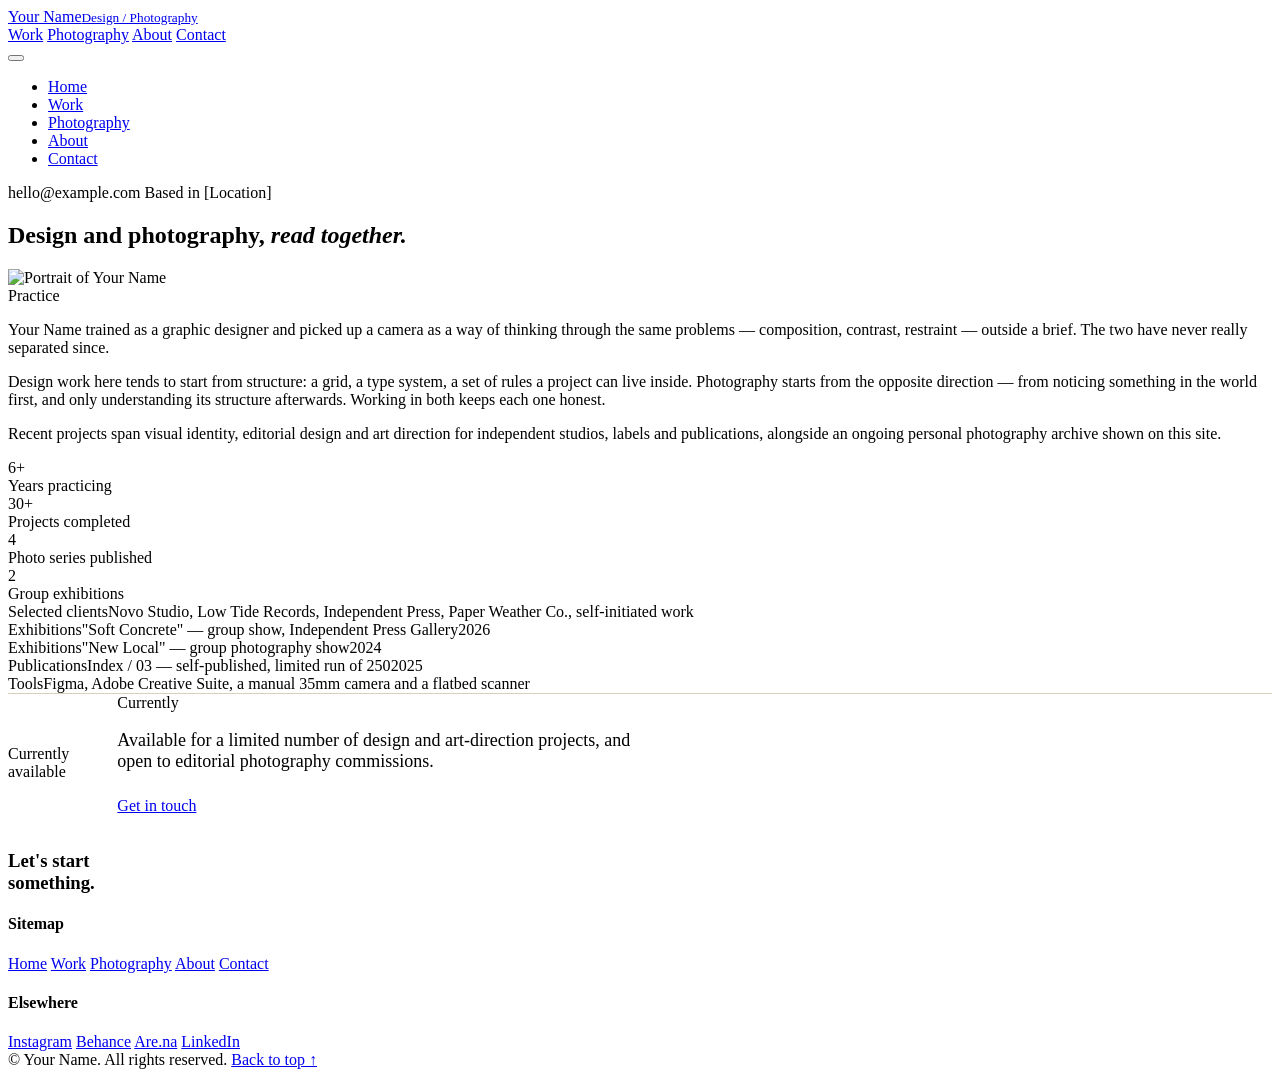
==== about.html @ 57d83c6c "Add files via upload" ====
<!DOCTYPE html>
<html lang="en">
<head>
<meta charset="UTF-8">
<meta name="viewport" content="width=device-width, initial-scale=1.0">
<title>About — Your Name</title>
<meta name="description" content="About Your Name — designer and photographer, practice, experience and clients.">
<link rel="stylesheet" href="assets/css/style.css">
</head>
<body class="paper-page">

<header class="site-header">
  <a href="index.html" class="brand">Your Name<small>Design / Photography</small></a>
  <nav class="nav-desktop" aria-label="Primary">
    <a href="work.html">Work</a>
    <a href="photography.html">Photography</a>
    <a href="about.html">About</a>
    <a href="contact.html">Contact</a>
  </nav>
  <button class="nav-toggle" aria-label="Open menu" aria-expanded="false">
    <span></span><span></span><span></span>
  </button>
</header>

<nav class="nav-mobile" aria-label="Mobile">
  <ul>
    <li><a href="index.html">Home</a></li>
    <li><a href="work.html">Work</a></li>
    <li><a href="photography.html">Photography</a></li>
    <li><a href="about.html">About</a></li>
    <li><a href="contact.html">Contact</a></li>
  </ul>
  <div class="nav-mobile-foot">
    <span>hello@example.com</span>
    <span>Based in [Location]</span>
  </div>
</nav>

<main>

  <section class="wrap about-hero">
    <h1 data-reveal>Design and photography, <em>read together.</em></h1>
    <div class="frame-engraved" data-reveal>
      <div class="about-portrait">
        <img src="https://picsum.photos/seed/yn-portrait/800/1000" alt="Portrait of Your Name" loading="eager">
      </div>
    </div>
  </section>

  <section class="wrap">
    <div class="about-body" data-reveal>
      <span class="eyebrow">Practice</span>
      <div>
        <p>Your Name trained as a graphic designer and picked up a camera as a way of thinking through the same problems — composition, contrast, restraint — outside a brief. The two have never really separated since.</p>
        <p>Design work here tends to start from structure: a grid, a type system, a set of rules a project can live inside. Photography starts from the opposite direction — from noticing something in the world first, and only understanding its structure afterwards. Working in both keeps each one honest.</p>
        <p>Recent projects span visual identity, editorial design and art direction for independent studios, labels and publications, alongside an ongoing personal photography archive shown on this site.</p>
      </div>
    </div>

    <div class="stat-grid" data-reveal>
      <div><div class="n">6+</div><div class="l">Years practicing</div></div>
      <div><div class="n">30+</div><div class="l">Projects completed</div></div>
      <div><div class="n">4</div><div class="l">Photo series published</div></div>
      <div><div class="n">2</div><div class="l">Group exhibitions</div></div>
    </div>

    <div class="list-table" data-reveal>
      <div class="list-row"><span class="l1">Selected clients</span><span>Novo Studio, Low Tide Records, Independent Press, Paper Weather Co., self-initiated work</span><span></span></div>
      <div class="list-row"><span class="l1">Exhibitions</span><span>"Soft Concrete" — group show, Independent Press Gallery</span><span>2026</span></div>
      <div class="list-row"><span class="l1">Exhibitions</span><span>"New Local" — group photography show</span><span>2024</span></div>
      <div class="list-row"><span class="l1">Publications</span><span>Index / 03 — self-published, limited run of 250</span><span>2025</span></div>
      <div class="list-row"><span class="l1">Tools</span><span>Figma, Adobe Creative Suite, a manual 35mm camera and a flatbed scanner</span><span></span></div>
    </div>
  </section>

  <section class="section" style="border-top:1px solid #D8D0B8;">
    <div class="wrap" style="display:flex; gap:3em; align-items:center; flex-wrap:wrap;" data-reveal>
      <div class="sticker is-orange" style="flex:none;">Currently<br>available</div>
      <div style="flex:1; min-width:260px;">
        <span class="eyebrow">Currently</span>
        <p style="margin-top:1em; font-size:18px; max-width:60ch;">Available for a limited number of design and art-direction projects, and open to editorial photography commissions.</p>
        <p style="margin-top:1.6em;"><a href="contact.html" class="btn btn-accent">Get in touch</a></p>
      </div>
    </div>
  </section>

</main>

<footer class="site-footer on-paper">
  <div class="wrap">
    <div class="footer-top">
      <div><h3>Let's start<br>something.</h3></div>
      <div class="footer-col">
        <h4>Sitemap</h4>
        <a href="index.html">Home</a>
        <a href="work.html">Work</a>
        <a href="photography.html">Photography</a>
        <a href="about.html">About</a>
        <a href="contact.html">Contact</a>
      </div>
      <div class="footer-col">
        <h4>Elsewhere</h4>
        <a href="#">Instagram</a>
        <a href="#">Behance</a>
        <a href="#">Are.na</a>
        <a href="#">LinkedIn</a>
      </div>
    </div>
    <div class="footer-bottom">
      <span>&copy; <span data-year></span> Your Name. All rights reserved.</span>
      <a href="#top" class="back-top">Back to top ↑</a>
    </div>
  </div>
</footer>

<script src="https://cdnjs.cloudflare.com/ajax/libs/gsap/3.12.5/gsap.min.js"></script>
<script src="assets/js/main.js"></script>
</body>
</html>
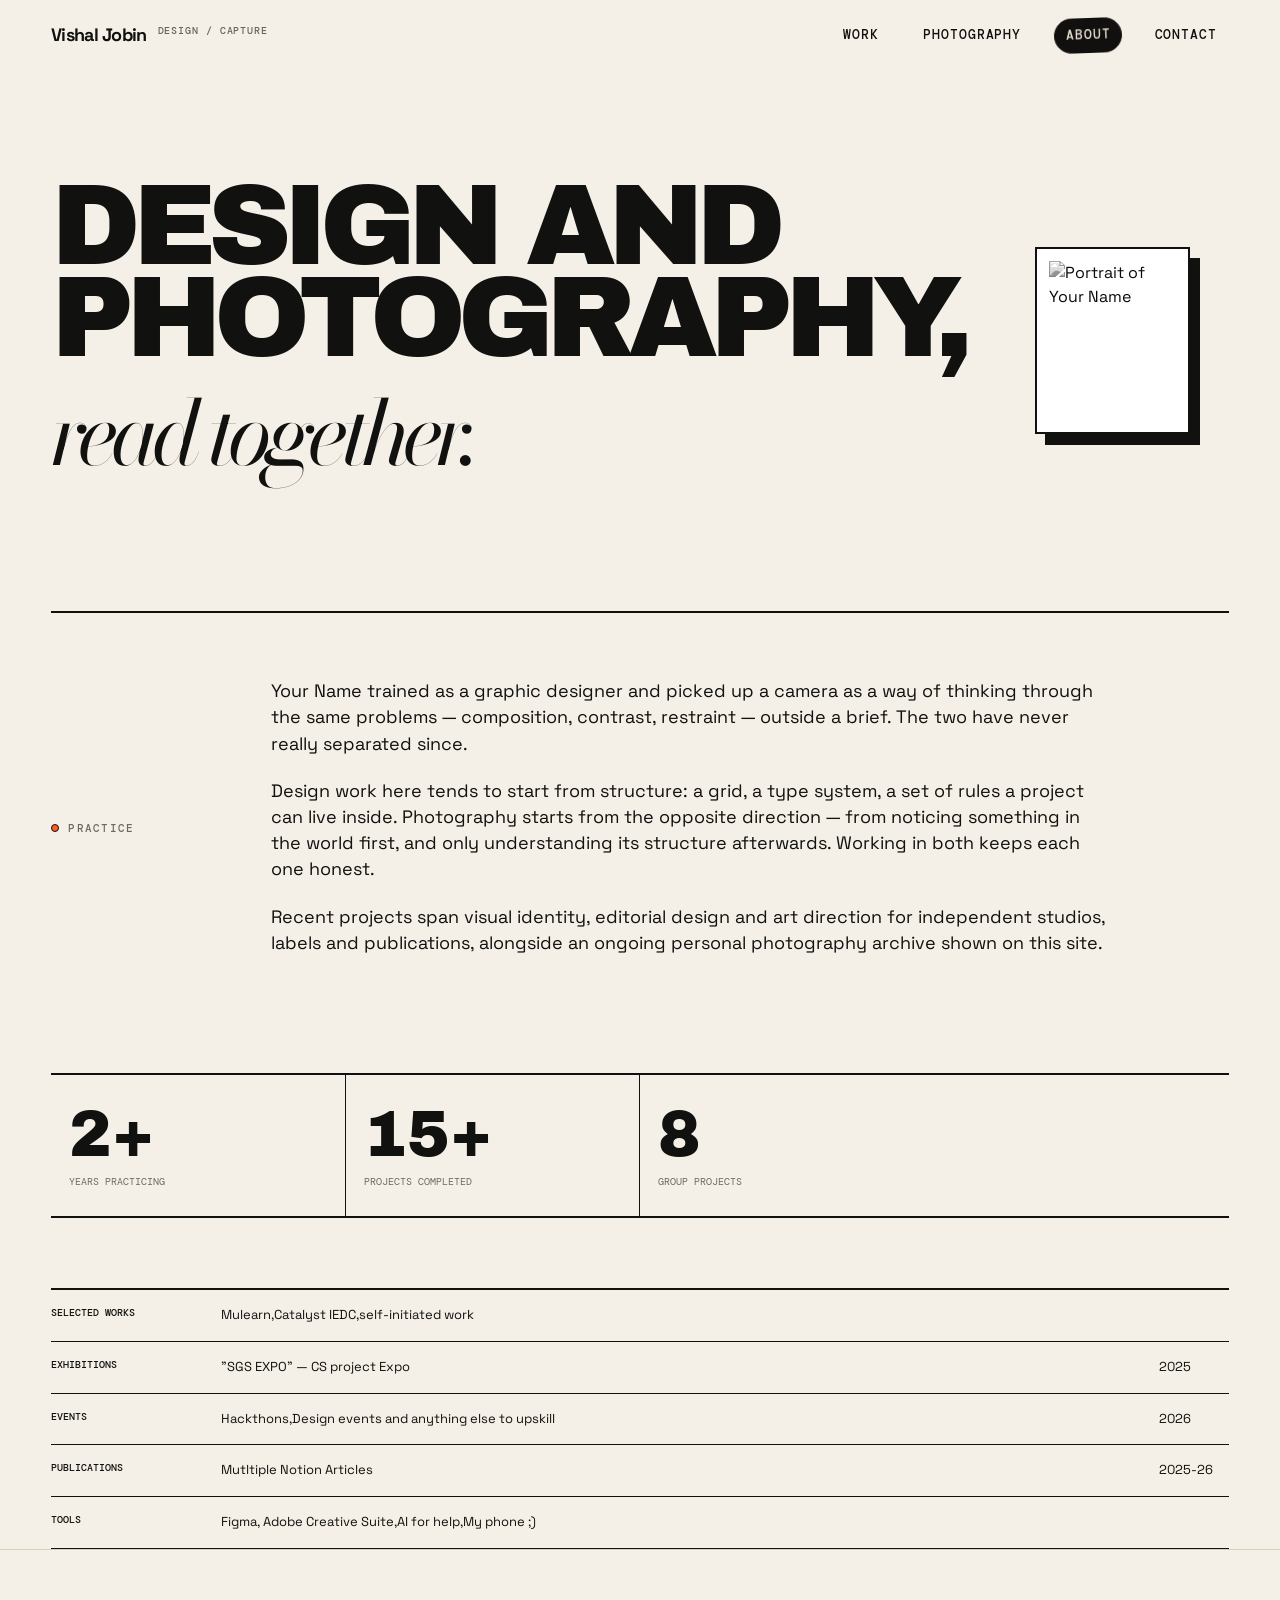
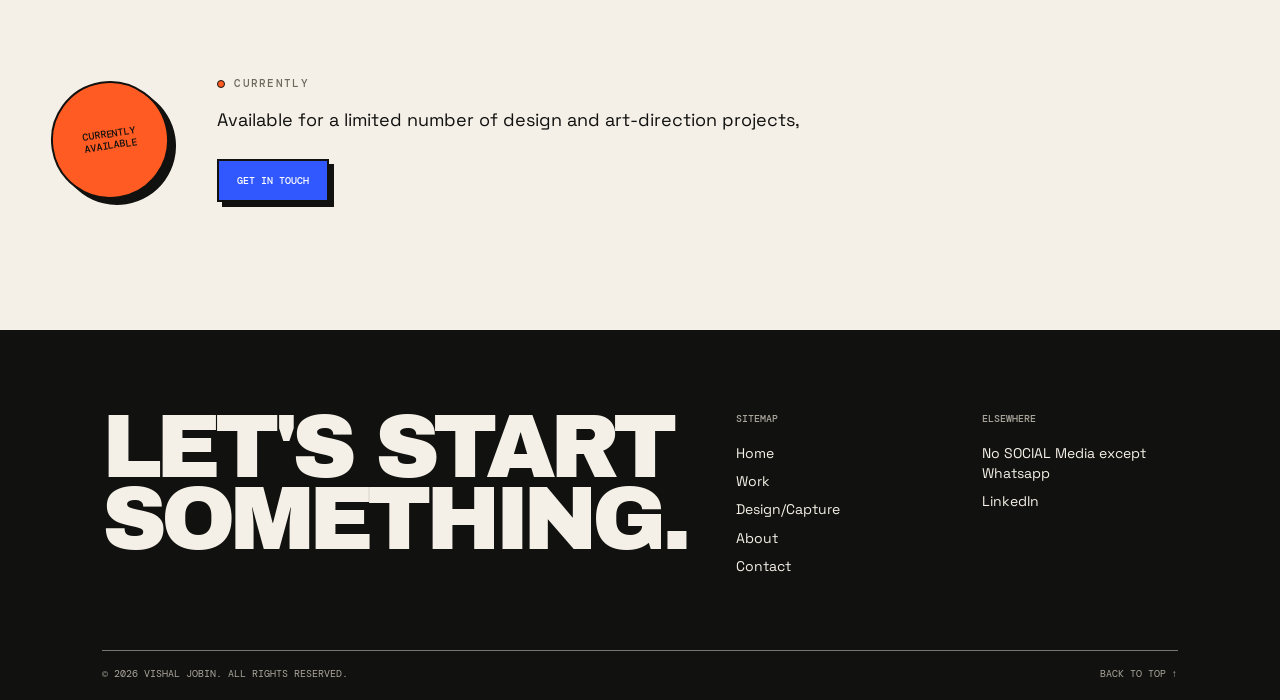
==== commit 4d36b2f4: "Update about.html" ====
--- a/about.html
+++ b/about.html
@@ -3,14 +3,14 @@
 <head>
 <meta charset="UTF-8">
 <meta name="viewport" content="width=device-width, initial-scale=1.0">
-<title>About — Your Name</title>
-<meta name="description" content="About Your Name — designer and photographer, practice, experience and clients.">
+<title>About — ME</title>
+<meta name="description" content="About Vishal Jobin — designer and photographer, practice, experience and clients.">
 <link rel="stylesheet" href="assets/css/style.css">
 </head>
 <body class="paper-page">
 
 <header class="site-header">
-  <a href="index.html" class="brand">Your Name<small>Design / Photography</small></a>
+  <a href="index.html" class="brand">Vishal Jobin<small>Design / Capture</small></a>
   <nav class="nav-desktop" aria-label="Primary">
     <a href="work.html">Work</a>
     <a href="photography.html">Photography</a>
@@ -58,18 +58,17 @@
     </div>
 
     <div class="stat-grid" data-reveal>
-      <div><div class="n">6+</div><div class="l">Years practicing</div></div>
-      <div><div class="n">30+</div><div class="l">Projects completed</div></div>
-      <div><div class="n">4</div><div class="l">Photo series published</div></div>
-      <div><div class="n">2</div><div class="l">Group exhibitions</div></div>
+      <div><div class="n">2+</div><div class="l">Years practicing</div></div>
+      <div><div class="n">15+</div><div class="l">Projects completed</div></div>
+      <div><div class="n">8</div><div class="l">Group Projects</div></div>
     </div>
 
     <div class="list-table" data-reveal>
-      <div class="list-row"><span class="l1">Selected clients</span><span>Novo Studio, Low Tide Records, Independent Press, Paper Weather Co., self-initiated work</span><span></span></div>
-      <div class="list-row"><span class="l1">Exhibitions</span><span>"Soft Concrete" — group show, Independent Press Gallery</span><span>2026</span></div>
-      <div class="list-row"><span class="l1">Exhibitions</span><span>"New Local" — group photography show</span><span>2024</span></div>
-      <div class="list-row"><span class="l1">Publications</span><span>Index / 03 — self-published, limited run of 250</span><span>2025</span></div>
-      <div class="list-row"><span class="l1">Tools</span><span>Figma, Adobe Creative Suite, a manual 35mm camera and a flatbed scanner</span><span></span></div>
+      <div class="list-row"><span class="l1">Selected Works</span><span>Mulearn,Catalyst IEDC,self-initiated work</span><span></span></div>
+      <div class="list-row"><span class="l1">Exhibitions</span><span>"SGS EXPO" — CS project Expo</span><span>2025</span></div>
+      <div class="list-row"><span class="l1">EVENTS</span><span>Hackthons,Design events and anything else to upskill</span><span>2026</span></div>
+      <div class="list-row"><span class="l1">Publications</span><span>Mutltiple Notion Articles</span><span>2025-26</span></div>
+      <div class="list-row"><span class="l1">Tools</span><span>Figma, Adobe Creative Suite,AI for help,My phone ;)</span><span></span></div>
     </div>
   </section>
 
@@ -78,7 +77,7 @@
       <div class="sticker is-orange" style="flex:none;">Currently<br>available</div>
       <div style="flex:1; min-width:260px;">
         <span class="eyebrow">Currently</span>
-        <p style="margin-top:1em; font-size:18px; max-width:60ch;">Available for a limited number of design and art-direction projects, and open to editorial photography commissions.</p>
+        <p style="margin-top:1em; font-size:18px; max-width:60ch;">Available for a limited number of design and art-direction projects,</p>
         <p style="margin-top:1.6em;"><a href="contact.html" class="btn btn-accent">Get in touch</a></p>
       </div>
     </div>
@@ -94,20 +93,18 @@
         <h4>Sitemap</h4>
         <a href="index.html">Home</a>
         <a href="work.html">Work</a>
-        <a href="photography.html">Photography</a>
+        <a href="photography.html">Design/Capture</a>
         <a href="about.html">About</a>
         <a href="contact.html">Contact</a>
       </div>
       <div class="footer-col">
         <h4>Elsewhere</h4>
-        <a href="#">Instagram</a>
-        <a href="#">Behance</a>
-        <a href="#">Are.na</a>
-        <a href="#">LinkedIn</a>
+        <a href="#">No SOCIAL Media except Whatsapp</a>
+        <a href="https://www.linkedin.com/in/vishaljobin/">LinkedIn</a>
       </div>
     </div>
     <div class="footer-bottom">
-      <span>&copy; <span data-year></span> Your Name. All rights reserved.</span>
+      <span>&copy; <span data-year></span> VISHAL JOBIN. All rights reserved.</span>
       <a href="#top" class="back-top">Back to top ↑</a>
     </div>
   </div>
--- a/assets/css/style.css
+++ b/assets/css/style.css
@@ -0,0 +1,695 @@
+@import url('https://fonts.googleapis.com/css2?family=Archivo+Black&family=Bodoni+Moda:opsz,wght@6..96,400;6..96,500;6..96,700;6..96,900&family=DM+Mono:wght@400;500&family=Space+Grotesk:wght@400;500;600;700&display=swap');
+
+:root{
+  --paper:#f4f0e7;
+  --paper-2:#ebe4d5;
+  --ink:#11110f;
+  --muted:#6e6a60;
+  --line:#181815;
+  --orange:#ff5b22;
+  --blue:#3158ff;
+  --pink:#ff3e88;
+  --yellow:#ffd84a;
+  --green:#b7e45d;
+  --shadow:8px 9px 0 var(--ink);
+  --gutter:clamp(18px,4vw,58px);
+  --maxw:1480px;
+  --display:'Archivo Black',Impact,sans-serif;
+  --serif:'Bodoni Moda',Georgia,serif;
+  --body:'Space Grotesk',Arial,sans-serif;
+  --mono:'DM Mono',monospace;
+  --ease:cubic-bezier(.2,.8,.2,1);
+}
+
+*,*::before,*::after{box-sizing:border-box}
+html{scroll-behavior:smooth}
+body{margin:0;background:var(--paper);color:var(--ink);font-family:var(--body);font-size:16px;line-height:1.45;overflow-x:hidden}
+body::selection{background:var(--ink);color:var(--paper)}
+img{display:block;max-width:100%}
+a{color:inherit;text-decoration:none}
+ul{list-style:none;margin:0;padding:0}
+h1,h2,h3,h4,p,figure{margin:0}
+button{font:inherit;background:none;border:0;color:inherit;cursor:pointer}
+.wrap{max-width:var(--maxw);margin:auto;padding-inline:var(--gutter)}
+
+.grain::after{content:"";position:absolute;inset:0;pointer-events:none;opacity:.055;background-image:url("data:image/svg+xml,%3Csvg xmlns='http://www.w3.org/2000/svg' width='180' height='180'%3E%3Cfilter id='n'%3E%3CfeTurbulence type='fractalNoise' baseFrequency='.9' numOctaves='3' stitchTiles='stitch'/%3E%3C/filter%3E%3Crect width='100%25' height='100%25' filter='url(%23n)'/%3E%3C/svg%3E")}
+[data-reveal]{opacity:0;transform:translateY(22px);transition:opacity .75s var(--ease),transform .75s var(--ease)}
+[data-reveal].is-visible{opacity:1;transform:none}
+.eyebrow{font:500 11px/1 var(--mono);letter-spacing:.12em;text-transform:uppercase;display:flex;align-items:center;gap:9px;color:var(--muted)}
+.eyebrow::before{content:"";width:8px;height:8px;background:var(--orange);border:1px solid var(--ink);border-radius:50%;display:inline-block}
+.section{padding-block:clamp(70px,10vw,150px)}
+
+.site-header{position:fixed;z-index:200;top:0;left:0;right:0;padding:18px var(--gutter);display:flex;align-items:center;justify-content:space-between;mix-blend-mode:multiply}
+.site-header .brand{font:700 clamp(18px,1.35vw,22px)/1 var(--body);letter-spacing:-.04em;display:flex;align-items:flex-start;gap:11px}
+.site-header .brand small{font:500 10px/1.08 var(--mono);letter-spacing:.09em;text-transform:uppercase;color:var(--muted);max-width:125px}
+.nav-desktop{display:flex;gap:clamp(12px,1.6vw,28px);align-items:center;font:500 clamp(12px,1vw,14px)/1 var(--mono);letter-spacing:.07em;text-transform:uppercase}
+.nav-desktop a{padding:10px 11px;border:1px solid transparent;border-radius:999px;transition:.25s var(--ease)}
+.nav-desktop a:hover,.nav-desktop a[aria-current="page"]{background:var(--ink);color:var(--paper);border-color:var(--ink);transform:rotate(-2deg)}
+.nav-toggle{display:none;width:32px;gap:5px;flex-direction:column}
+.nav-toggle span{height:2px;background:var(--ink);width:100%}
+.nav-mobile{position:fixed;inset:0;z-index:190;background:var(--orange);padding:100px var(--gutter) 30px;display:flex;flex-direction:column;justify-content:space-between;transform:translateY(-105%);transition:transform .5s var(--ease)}
+.nav-open .nav-mobile{transform:none}
+.nav-mobile ul{display:grid;gap:0}
+.nav-mobile a{font:400 clamp(42px,12vw,100px)/.9 var(--display);letter-spacing:-.04em;border-bottom:2px solid var(--ink);padding:10px 0}
+.nav-mobile-foot{display:flex;justify-content:space-between;gap:20px;font:11px var(--mono);text-transform:uppercase}
+.nav-open .nav-toggle{position:relative;z-index:300}
+.nav-open .nav-toggle span:nth-child(1){transform:translateY(7px) rotate(45deg)}
+.nav-open .nav-toggle span:nth-child(2){opacity:0}
+.nav-open .nav-toggle span:nth-child(3){transform:translateY(-7px) rotate(-45deg)}
+
+.hero{position:relative;min-height:100vh;padding-top:125px;overflow:hidden;background:var(--paper)}
+.hero::before{content:"01 / VISUAL ARCHIVE";position:absolute;top:105px;left:var(--gutter);font:500 10px var(--mono);letter-spacing:.12em}
+.hero::after{content:"SCROLL / KEEP LOOKING ↓";position:absolute;right:var(--gutter);bottom:30px;font:500 10px var(--mono);letter-spacing:.1em;transform:rotate(-90deg);transform-origin:right bottom}
+.hero-scene{position:relative;min-height:calc(100vh - 125px);display:flex;align-items:center;justify-content:center}
+.hero-title{position:relative;z-index:5;margin:0 0 80px 0;font:400 clamp(64px,11.5vw,190px)/.78 var(--display);letter-spacing:-.065em;text-transform:uppercase;max-width:9ch}
+.hero-title .line{display:block;width:max-content;max-width:100%;color:var(--ink);-webkit-text-stroke:2px var(--ink);text-shadow:9px 10px 0 var(--paper)}
+.hero-title .line:nth-child(1){transform:rotate(-2deg);margin-left:-.1em}
+.hero-title .line:nth-child(2){color:var(--orange);-webkit-text-stroke:2px var(--ink);transform:translateX(.12em) rotate(1deg);text-shadow:10px 11px 0 var(--ink)}
+.hero-title .line:nth-child(3){color:var(--blue);-webkit-text-stroke:2px var(--ink);transform:translateX(-.04em) rotate(-1deg);text-shadow:10px 11px 0 var(--ink)}
+.hero-title .line::after{content:""}
+.hero-chip-a{position:absolute;z-index:3;width:min(260px,24vw);right:12%;top:11%;transform:rotate(8deg);background:#fff;padding:10px 10px 32px;border:2px solid var(--ink);box-shadow:var(--shadow)}
+.hero-chip-a::after{content:"ARCHIVE / 26";position:absolute;bottom:9px;left:12px;font:9px var(--mono);letter-spacing:.08em}
+.hero-chip-a::before{content:"";position:absolute;width:42px;height:14px;background:#f7dcae;border:1px solid #c6ad85;top:-9px;left:50%;transform:translateX(-50%) rotate(-5deg);z-index:2}
+.hero-chip-a img{aspect-ratio:4/5;object-fit:cover;filter:saturate(.8) contrast(1.05)}
+.hero-sticker{position:absolute!important;right:8%;bottom:14%;z-index:7}
+.sticker{width:118px;height:118px;border-radius:50%;display:flex;align-items:center;justify-content:center;text-align:center;padding:15px;background:var(--yellow);border:2px solid var(--ink);box-shadow:6px 7px 0 var(--ink);font:500 10px/1.2 var(--mono);text-transform:uppercase;transform:rotate(-9deg)}
+.sticker.is-blue{background:var(--blue);color:#fff}
+.sticker.is-orange{background:var(--orange)}
+.hero-foot{position:absolute;left:var(--gutter);right:var(--gutter);bottom:32px;display:flex;justify-content:space-between;gap:30px;align-items:flex-end}
+.hero-foot p{max-width:430px;font-size:14px;line-height:1.45}
+.hero-foot .eyebrow{color:var(--ink)}
+
+.marquee{overflow:hidden;border-block:2px solid var(--ink);background:var(--blue);color:#fff;transform:rotate(-1deg);width:104%;margin-left:-2%;position:relative;z-index:10}
+.marquee-track{display:flex;width:max-content;animation:marquee 22s linear infinite;padding:14px 0;font:400 24px/1 var(--serif);font-style:italic;white-space:nowrap}
+.marquee-track span{display:inline-flex;align-items:center;margin-right:40px}
+.marquee-track span::after{content:"✦";font:18px var(--body);margin-left:40px}
+@keyframes marquee{to{transform:translateX(-50%)}}
+
+.section-head{display:flex;align-items:flex-end;justify-content:space-between;gap:30px;margin-bottom:55px}
+.section-head h2{font:400 clamp(48px,8vw,110px)/.82 var(--display);letter-spacing:-.06em;text-transform:uppercase}
+.section-head h2 em{font:400 .9em var(--serif);text-transform:none;font-style:italic;letter-spacing:-.05em}
+.link-more{font:500 11px var(--mono);text-transform:uppercase;border-bottom:2px solid var(--ink);padding-bottom:4px}
+.feature-grid{display:grid;grid-template-columns:minmax(0,520px) minmax(0,340px);justify-content:center;gap:clamp(28px,5vw,70px);align-items:start}
+.feature-card{position:relative}
+.feature-card.c-small{margin-top:130px}
+.feature-card a{display:block}
+.feature-card .fig{border:2px solid var(--ink);background:#fff;overflow:hidden;box-shadow:10px 11px 0 var(--ink);transition:transform .45s var(--ease),box-shadow .45s var(--ease)}
+.feature-card.c-large .fig{aspect-ratio:1/1.08;max-height:560px}
+.feature-card.c-small .fig{aspect-ratio:1/1.18;max-height:420px}
+.feature-card img{width:100%;height:100%;object-fit:cover;transition:transform .6s var(--ease),filter .6s var(--ease)}
+.feature-card:hover .fig{transform:translate(-6px,-7px) rotate(-1deg);box-shadow:15px 16px 0 var(--ink)}
+.feature-card:hover img{transform:scale(1.04);filter:saturate(1.25)}
+.cap{display:flex;justify-content:space-between;gap:15px;margin-top:18px;border-top:1px solid var(--ink);padding-top:10px}
+.cap h3{font:700 18px var(--body);text-transform:uppercase}
+.cap span{font:10px var(--mono);text-transform:uppercase;color:var(--muted);text-align:right}
+
+.photo-grid{display:grid;grid-template-columns:repeat(2,minmax(0,360px));justify-content:center;gap:clamp(22px,4vw,50px);align-items:start;max-width:800px;margin-inline:auto}
+.photo-grid .ph{position:relative;cursor:pointer}
+.photo-grid .ph img{width:100%;height:100%;object-fit:cover;border:2px solid var(--ink);box-shadow:7px 8px 0 var(--ink);transition:.45s var(--ease)}
+.photo-grid .ph:hover img{transform:translate(-5px,-6px) rotate(-1deg);box-shadow:12px 13px 0 var(--ink)}
+.ph-a{transform:rotate(-1.5deg)}
+.ph-b{transform:rotate(2deg);margin-top:90px}
+.ph-c{transform:rotate(1.5deg)}
+.ph-d{transform:rotate(-2deg);margin-top:45px}
+.ph-e{transform:rotate(1deg)}
+.ph-full{grid-column:1/-1;transform:rotate(-.7deg);margin-top:35px;max-width:700px;width:100%;justify-self:center}
+.photo-grid .ph-full img{aspect-ratio:2.4/1}
+.photo-series{padding-block:40px 100px;border-top:2px solid var(--ink)}
+.series-head{display:grid;grid-template-columns:110px 1fr 1.2fr;gap:25px;align-items:start;margin-bottom:45px}
+.snum{font:500 10px var(--mono)}
+.series-head h3{font:400 clamp(38px,6vw,76px)/.9 var(--display);letter-spacing:-.05em;text-transform:uppercase}
+.series-head p{max-width:42ch;color:var(--muted)}
+.page-hero{padding-top:180px;padding-bottom:80px;position:relative}
+.page-hero h1{font:400 clamp(64px,10vw,150px)/.78 var(--display);letter-spacing:-.07em;text-transform:uppercase;max-width:9ch;margin-top:20px}
+.page-hero h1 em{font:400 .85em var(--serif);font-style:italic;text-transform:none;letter-spacing:-.06em}
+.page-hero>p{max-width:52ch;margin-top:30px;font-size:17px}
+
+.index-table-head{display:grid;grid-template-columns:70px 1.5fr 1.1fr 90px 110px 30px;gap:15px;padding:0 0 12px;border-bottom:2px solid var(--ink);font:500 10px var(--mono);text-transform:uppercase;color:var(--muted)}
+.project-row{display:grid;grid-template-columns:70px 1.5fr 1.1fr 90px 110px 30px;gap:15px;align-items:center;padding:22px 0;border-bottom:1px solid var(--ink);transition:.3s var(--ease);position:relative}
+.project-row:hover{background:var(--orange);padding-inline:14px;margin-inline:-14px}
+.project-num,.project-year{font:500 10px var(--mono)}
+.project-name{font:400 clamp(26px,3vw,44px)/.9 var(--display);letter-spacing:-.05em;text-transform:uppercase}
+.project-meta{font-size:12px;color:var(--muted)}
+.project-thumb{opacity:0;transform:translateX(20px) rotate(4deg);transition:.3s var(--ease);border:2px solid var(--ink);background:#fff;box-shadow:4px 5px 0 var(--ink);overflow:hidden}
+.project-thumb img{aspect-ratio:1.4/1;width:100%;object-fit:cover}
+.project-row:hover .project-thumb{opacity:1;transform:none}
+.project-arrow{font-size:22px}
+
+body.paper-page{background:var(--paper);color:var(--ink)}
+.about-hero{padding-top:180px;padding-bottom:110px;display:grid;grid-template-columns:1fr .8fr;gap:70px;align-items:center}
+.about-hero h1{font:400 clamp(60px,9vw,130px)/.8 var(--display);letter-spacing:-.07em;text-transform:uppercase}
+.about-hero h1 em{font:400 .78em var(--serif);font-style:italic;text-transform:none}
+.frame-engraved{border:2px solid var(--ink);padding:12px;box-shadow:10px 11px 0 var(--ink);transform:rotate(2deg);background:#fff}
+.about-portrait{aspect-ratio:4/5;overflow:hidden;filter:grayscale(1) contrast(1.05)}
+.about-portrait img{width:100%;height:100%;object-fit:cover}
+.about-body{display:grid;grid-template-columns:180px 1fr;gap:40px;padding-block:65px;border-top:2px solid var(--ink)}
+.about-body p{font-size:18px;max-width:70ch;margin-bottom:1.2em}
+.stat-grid{display:grid;grid-template-columns:repeat(4,1fr);border-block:2px solid var(--ink);margin-top:30px}
+.stat-grid>div{padding:28px 18px;border-right:1px solid var(--ink)}
+.stat-grid>div:last-child{border-right:0}
+.stat-grid .n{font:400 clamp(38px,5vw,70px)/1 var(--display)}
+.stat-grid .l{font:10px var(--mono);text-transform:uppercase;color:var(--muted);margin-top:8px}
+.list-table{margin-top:70px;border-top:2px solid var(--ink)}
+.list-row{display:grid;grid-template-columns:150px 1fr 70px;gap:20px;padding:16px 0;border-bottom:1px solid var(--ink);font-size:13px}
+.list-row .l1{font:500 10px var(--mono);text-transform:uppercase}
+.paper-page .site-footer.on-paper{background:var(--ink);color:var(--paper);border-color:var(--ink)}
+
+.contact-hero{padding-top:180px;padding-bottom:100px;min-height:80vh;display:flex;flex-direction:column;justify-content:center;position:relative}
+.contact-hero h1{font:400 clamp(54px,8vw,120px)/.83 var(--display);letter-spacing:-.07em;text-transform:uppercase;max-width:11ch;color:var(--ink)!important;margin-bottom:35px!important}
+.contact-link{font:400 clamp(48px,10vw,150px)/.75 var(--serif);font-style:italic;letter-spacing:-.06em;display:inline-block;width:max-content;max-width:100%;color:var(--pink)!important;-webkit-text-stroke:1.5px var(--ink);text-shadow:8px 9px 0 var(--ink)}
+.contact-link:hover{transform:rotate(-2deg);color:var(--yellow)!important}
+.contact-grid{display:grid;grid-template-columns:repeat(3,1fr);gap:30px;border-top:2px solid var(--ink);padding-top:25px;padding-bottom:120px}
+.contact-grid h4{font:500 10px var(--mono);text-transform:uppercase;margin-bottom:12px}
+.contact-grid p,.contact-grid a{font-size:14px;display:block;margin-bottom:6px}
+.contact-grid a:hover{text-decoration:underline;text-decoration-thickness:2px}
+
+.site-footer{background:var(--ink);color:var(--paper);padding:80px var(--gutter) 20px;border-top:2px solid var(--ink)}
+.footer-top{display:grid;grid-template-columns:1.5fr 1fr 1fr;gap:50px;padding-bottom:70px;border-bottom:1px solid rgba(244,240,231,.45)}
+.footer-top h3{font:400 clamp(45px,7vw,100px)/.8 var(--display);letter-spacing:-.07em;text-transform:uppercase}
+.footer-col h4{font:500 10px var(--mono);text-transform:uppercase;color:#aaa69c;margin-bottom:14px}
+.footer-col a{display:block;font-size:14px;padding:4px 0}
+.footer-col a:hover{color:var(--orange);transform:translateX(4px)}
+.footer-bottom{display:flex;justify-content:space-between;gap:20px;padding-top:16px;font:10px var(--mono);text-transform:uppercase;color:#aaa69c}
+.back-top:hover{color:var(--yellow)}
+
+.btn{display:inline-flex;border:2px solid var(--ink);padding:13px 18px;font:500 10px var(--mono);text-transform:uppercase;background:var(--paper);box-shadow:5px 5px 0 var(--ink);transition:.25s var(--ease)}
+.btn:hover{background:var(--orange);transform:translate(-4px,-4px);box-shadow:9px 9px 0 var(--ink)}
+.btn-accent{background:var(--blue);color:#fff;border-color:var(--ink)}
+.lightbox{position:fixed;inset:0;background:rgba(17,17,15,.97);z-index:500;display:none;align-items:center;justify-content:center;padding:40px}
+.lightbox.is-open{display:flex}
+.lightbox img{max-height:82vh;max-width:82vw;border:2px solid var(--paper);box-shadow:12px 12px 0 var(--orange)}
+.lightbox-close,.lightbox-prev,.lightbox-next{position:absolute;color:var(--paper);font:500 11px var(--mono);text-transform:uppercase;border:1px solid var(--paper);padding:8px 10px}
+.lightbox-close{top:25px;right:25px}.lightbox-prev{left:25px;top:50%}.lightbox-next{right:25px;top:50%}
+.lightbox-cap{position:absolute;left:25px;bottom:25px;color:var(--paper);font:11px var(--mono)}
+
+@media(max-width:900px){
+  .nav-desktop{display:none}.nav-toggle{display:flex}
+  .hero{min-height:900px}
+  .hero-scene{min-height:760px}
+  .hero-title{margin-left:0;font-size:clamp(58px,14vw,120px)}
+  .hero-chip-a{width:31vw;right:8%;top:15%}
+  .hero-sticker{right:4%;bottom:17%}
+  .feature-grid{grid-template-columns:1fr}
+  .feature-card.c-small{margin-top:40px;max-width:78%;margin-left:auto}
+  .series-head{grid-template-columns:80px 1fr}
+  .series-head p{grid-column:2}
+  .index-table-head{display:none}
+  .project-row{grid-template-columns:45px 1fr 55px}
+  .project-meta,.project-thumb{display:none}
+  .project-year{grid-column:3;grid-row:1}
+  .project-arrow{grid-column:3;grid-row:2}
+  .about-hero{grid-template-columns:1fr;gap:45px}
+  .about-hero h1{max-width:10ch}
+  .frame-engraved{max-width:560px;margin-left:auto}
+}
+
+@media(max-width:700px){
+  :root{--gutter:18px}
+  .site-header{padding-top:14px}
+  .site-header .brand{font-size:15px}
+  .hero{padding-top:100px;min-height:820px}
+  .hero::before{top:82px}
+  .hero-scene{min-height:700px;align-items:flex-start;padding-top:120px}
+  .hero-title{font-size:clamp(56px,17vw,105px);margin-top:40px}
+  .hero-title .line{white-space:normal}
+  .hero-chip-a{width:43vw;right:5%;top:10%;transform:rotate(6deg)}
+  .hero-sticker{right:0;bottom:20%}
+  .hero-foot{bottom:18px;display:block}
+  .hero-foot p{max-width:300px;margin-bottom:12px}
+  .section-head{display:block}
+  .section-head h2{margin-bottom:20px}
+  .photo-grid{grid-template-columns:1fr}
+  .ph-b,.ph-d{margin-top:0}
+  .ph-full{grid-column:auto}
+  .photo-grid .ph-full img{aspect-ratio:1.35/1}
+  .series-head{display:block}
+  .series-head h3{margin:12px 0 15px}
+  .series-head p{max-width:38ch}
+  .page-hero{padding-top:130px}
+  .page-hero h1{font-size:clamp(55px,16vw,100px)}
+  .about-body{grid-template-columns:1fr}
+  .stat-grid{grid-template-columns:1fr 1fr}
+  .stat-grid>div:nth-child(2){border-right:0}
+  .stat-grid>div:nth-child(-n+2){border-bottom:1px solid var(--ink)}
+  .list-row{grid-template-columns:1fr 70px}
+  .list-row span:nth-child(2){grid-column:1/-1;grid-row:2}
+  .list-row .l1{grid-column:1}
+  .list-row span:last-child{grid-column:2;grid-row:1}
+  .contact-hero{padding-top:140px;min-height:720px}
+  .contact-link{font-size:clamp(44px,13vw,90px)}
+  .contact-grid{grid-template-columns:1fr;padding-bottom:80px}
+  .footer-top{grid-template-columns:1fr;gap:40px}
+  .footer-bottom{display:block}
+  .footer-bottom>*{display:block;margin-bottom:12px}
+  .lightbox{padding:18px}
+  .lightbox img{max-width:92vw}
+  .lightbox-prev{left:12px;top:auto;bottom:15px}
+  .lightbox-next{right:12px;top:auto;bottom:15px}
+  .lightbox-close{top:15px;right:15px}
+}
+
+@media(prefers-reduced-motion:reduce){
+  *{animation-duration:.001ms!important;transition-duration:.001ms!important}
+  .marquee-track{animation:none}
+  .hero-title .line{transform:none!important}
+}
+
+/* ========================================================================
+   MOODBOARD HOMEPAGE
+   ======================================================================== */
+
+@property --mb-float-x {
+  syntax:'<length>';
+  inherits:false;
+  initial-value:0px;
+}
+
+@property --mb-float-y {
+  syntax:'<length>';
+  inherits:false;
+  initial-value:0px;
+}
+
+.moodboard-hero{
+  min-height:100svh;
+  height:clamp(760px,100svh,1050px);
+  position:relative;
+  overflow:hidden;
+  background:var(--paper);
+  isolation:isolate;
+  border-bottom:2px solid var(--ink);
+}
+
+.moodboard-meta,
+.mb-bottom-left,
+.mb-bottom-right{
+  position:absolute;
+  z-index:30;
+  font:500 11px/1.15 var(--mono);
+  letter-spacing:.13em;
+  text-transform:uppercase;
+}
+
+.mb-meta-left{top:104px;left:var(--gutter)}
+.mb-meta-right{top:104px;right:var(--gutter)}
+.mb-bottom-left{left:var(--gutter);bottom:23px}
+.mb-bottom-right{right:var(--gutter);bottom:23px}
+
+.mb-title-wrap{
+  position:absolute;
+  z-index:60;
+  left:50%;
+  top:50%;
+  transform:translate(-50%,-50%);
+  width:min(780px,72vw);
+  text-align:center;
+  pointer-events:none;
+}
+
+.mb-kicker{
+  font:500 12px/1 var(--mono);
+  letter-spacing:.28em;
+  margin-bottom:20px;
+}
+
+.mb-title{
+  font:400 clamp(92px,15vw,220px)/.73 var(--display);
+  letter-spacing:-.085em;
+  text-transform:uppercase;
+  color:var(--ink);
+  margin:0;
+  position:relative;
+  text-shadow:10px 12px 0 var(--paper),12px 14px 0 var(--ink);
+}
+
+.mb-title span{display:block}
+.mb-title span:first-child{transform:translateX(-.08em) rotate(-2deg)}
+.mb-title span:last-child{
+  color:var(--orange);
+  -webkit-text-stroke:2px var(--ink);
+  transform:translateX(.07em) rotate(1.5deg);
+  text-shadow:8px 9px 0 var(--ink);
+}
+
+.mb-subtitle{
+  display:inline-block;
+  margin-top:27px;
+  background:var(--ink);
+  color:var(--paper);
+  padding:10px 15px;
+  font:500 11px/1 var(--mono);
+  letter-spacing:.13em;
+  text-transform:uppercase;
+  transform:rotate(-2deg);
+}
+
+.mb-card{
+  position:absolute;
+  z-index:8;
+  background:#fff;
+  padding:8px 8px 31px;
+  border:2px solid var(--ink);
+  box-shadow:7px 8px 0 var(--ink);
+  will-change:transform;
+  transform-origin:center;
+  --mx:0px;
+  --my:0px;
+  --rot:0deg;
+  transform:translate3d(
+    calc(var(--mx,0px)),
+    calc(var(--my,0px) + var(--float,0px)),
+    0
+  ) rotate(
+    calc(var(--rot,0deg) + var(--mouse-rot,0deg))
+  );
+  translate:var(--mb-float-x) var(--mb-float-y);
+  transition:box-shadow .35s var(--ease),filter .35s var(--ease);
+}
+
+.mb-card:hover{
+  z-index:12;
+  box-shadow:11px 12px 0 var(--ink);
+  filter:saturate(1.15);
+}
+
+.mb-card-image{
+  overflow:hidden;
+  background:#ddd;
+  border:1px solid var(--ink);
+}
+
+.mb-card img{
+  width:100%;
+  height:100%;
+  object-fit:cover;
+  transition:transform .6s var(--ease);
+}
+
+.mb-card:hover img{transform:scale(1.06)}
+
+.mb-card-note{
+  position:absolute;
+  left:10px;
+  bottom:9px;
+  font:500 10px/1 var(--mono);
+  letter-spacing:.09em;
+  text-transform:uppercase;
+}
+
+.mb-card-a{width:min(220px,18vw);left:8%;top:20%;--rot:-8deg;--float:0px}
+.mb-card-b{width:min(245px,20vw);left:21%;top:9%;--rot:4deg;--float:0px}
+.mb-card-c{width:min(205px,17vw);right:9%;top:18%;--rot:7deg;--float:0px}
+.mb-card-d{width:min(250px,21vw);right:22%;bottom:11%;--rot:-5deg;--float:0px}
+.mb-card-e{width:min(195px,16vw);left:8%;bottom:10%;--rot:5deg;--float:0px}
+.mb-card-f{width:min(225px,19vw);right:7%;bottom:21%;--rot:-7deg;--float:0px}
+
+@keyframes mbFloatA{
+  0%,100%{--mb-float-x:0px;--mb-float-y:0px}
+  50%{--mb-float-x:-5px;--mb-float-y:7px}
+}
+
+@keyframes mbFloatB{
+  0%,100%{--mb-float-x:0px;--mb-float-y:0px}
+  50%{--mb-float-x:6px;--mb-float-y:-5px}
+}
+
+@keyframes mbFloatC{
+  0%,100%{--mb-float-x:0px;--mb-float-y:0px}
+  50%{--mb-float-x:-5px;--mb-float-y:-7px}
+}
+
+@keyframes mbFloatD{
+  0%,100%{--mb-float-x:0px;--mb-float-y:0px}
+  50%{--mb-float-x:6px;--mb-float-y:6px}
+}
+
+@keyframes mbFloatE{
+  0%,100%{--mb-float-x:0px;--mb-float-y:0px}
+  50%{--mb-float-x:-6px;--mb-float-y:-5px}
+}
+
+@keyframes mbFloatF{
+  0%,100%{--mb-float-x:0px;--mb-float-y:0px}
+  50%{--mb-float-x:5px;--mb-float-y:7px}
+}
+
+.mb-card-a .mb-card-image,
+.mb-card-c .mb-card-image,
+.mb-card-e .mb-card-image{aspect-ratio:4/5}
+
+.mb-card-b .mb-card-image,
+.mb-card-d .mb-card-image,
+.mb-card-f .mb-card-image{aspect-ratio:1.25/1}
+
+.mb-sticker{
+  position:absolute;
+  z-index:22;
+  width:108px;
+  height:108px;
+  border-radius:50%;
+  display:grid;
+  place-items:center;
+  text-align:center;
+  border:2px solid var(--ink);
+  font:700 11px/1.15 var(--mono);
+  letter-spacing:.06em;
+  text-transform:uppercase;
+  box-shadow:5px 6px 0 var(--ink);
+}
+
+.mb-sticker-orange{
+  right:30%;
+  top:14%;
+  background:var(--orange);
+  transform:rotate(11deg);
+}
+
+.mb-sticker-blue{
+  left:29%;
+  bottom:16%;
+  background:var(--blue);
+  color:#fff;
+  transform:rotate(-10deg);
+}
+
+.mb-cross{
+  position:absolute;
+  z-index:4;
+  font:400 31px/1 var(--serif);
+}
+
+.mb-cross-1{left:46%;top:17%}
+.mb-cross-2{right:39%;bottom:16%}
+
+.mb-line{
+  position:absolute;
+  z-index:3;
+  height:1px;
+  background:var(--ink);
+  transform-origin:left center;
+  opacity:.55;
+}
+
+.mb-line-1{width:170px;left:33%;top:28%;transform:rotate(22deg)}
+.mb-line-2{width:130px;right:32%;bottom:29%;transform:rotate(-28deg)}
+
+.moodboard-hero::before{
+  content:"";
+  position:absolute;
+  z-index:1;
+  left:50%;
+  top:50%;
+  width:38vw;
+  height:38vw;
+  max-width:560px;
+  max-height:560px;
+  border:1px solid rgba(17,17,15,.22);
+  border-radius:50%;
+  transform:translate(-50%,-50%);
+}
+
+.moodboard-hero::after{
+  content:"";
+  position:absolute;
+  z-index:1;
+  left:50%;
+  top:50%;
+  width:25vw;
+  height:25vw;
+  max-width:360px;
+  max-height:360px;
+  border:1px dashed rgba(17,17,15,.25);
+  border-radius:50%;
+  transform:translate(-50%,-50%);
+}
+
+@media(max-width:900px){
+  .moodboard-hero{
+    height:900px;
+    min-height:900px;
+  }
+
+  .mb-meta-left,.mb-meta-right{top:82px}
+
+  .mb-card-a{width:180px;left:4%;top:17%}
+  .mb-card-b{width:190px;left:17%;top:9%}
+  .mb-card-c{width:165px;right:4%;top:17%}
+  .mb-card-d{width:190px;right:14%;bottom:12%}
+  .mb-card-e{width:155px;left:4%;bottom:11%}
+  .mb-card-f{width:170px;right:3%;bottom:23%}
+
+  .mb-sticker-orange{right:27%;top:15%;width:82px;height:82px}
+  .mb-sticker-blue{left:25%;bottom:18%;width:82px;height:82px}
+
+  .mb-title-wrap{
+    width:75vw;
+  }
+
+  .mb-title{
+    font-size:clamp(80px,17vw,145px);
+  }
+
+  .mb-kicker{font-size:11px}
+  .mb-subtitle{font-size:10px}
+}
+
+@media(max-width:700px){
+  .moodboard-hero{
+    height:800px;
+    min-height:800px;
+  }
+
+  .mb-meta-left{top:72px;left:18px}
+  .mb-meta-right{top:72px;right:18px}
+
+  .mb-card-a{width:130px;left:3%;top:18%}
+  .mb-card-b{width:140px;left:20%;top:10%}
+  .mb-card-c{width:120px;right:2%;top:18%}
+  .mb-card-d{width:145px;right:12%;bottom:13%}
+  .mb-card-e{width:118px;left:3%;bottom:13%}
+  .mb-card-f{width:125px;right:2%;bottom:27%}
+
+  .mb-sticker{
+    width:68px;
+    height:68px;
+    font-size:7px;
+    box-shadow:3px 4px 0 var(--ink);
+  }
+
+  .mb-sticker-orange{right:19%;top:18%}
+  .mb-sticker-blue{left:20%;bottom:21%}
+
+  .mb-title-wrap{
+    width:94vw;
+  }
+
+  .mb-kicker{
+    font-size:9px;
+    margin-bottom:12px;
+  }
+
+  .mb-title{
+    font-size:clamp(67px,21vw,120px);
+    text-shadow:5px 7px 0 var(--paper),7px 8px 0 var(--ink);
+  }
+
+  .mb-title span:last-child{
+    text-shadow:5px 6px 0 var(--ink);
+  }
+
+  .mb-subtitle{
+    font-size:9px;
+    margin-top:17px;
+    padding:9px 11px;
+  }
+
+  .mb-bottom-left,.mb-bottom-right{
+    bottom:13px;
+    font-size:8px;
+  }
+
+  .mb-bottom-right{display:none}
+
+  .mb-cross-1{left:48%;top:20%}
+  .mb-cross-2{right:42%;bottom:19%}
+  .mb-line-1{width:90px;left:28%;top:30%}
+  .mb-line-2{width:75px;right:27%;bottom:31%}
+
+  .moodboard-hero::before{
+    width:72vw;
+    height:72vw;
+  }
+
+  .moodboard-hero::after{
+    width:48vw;
+    height:48vw;
+  }
+}
+
+.moodboard-hero .mb-card{
+  transition:filter .35s var(--ease),box-shadow .35s var(--ease);
+  will-change:transform;
+}
+
+.moodboard-hero .mb-title-wrap{
+  will-change:transform;
+}
+
+.moodboard-hero .mb-sticker{will-change:transform}
+.moodboard-hero .mb-cross{will-change:transform}
+.moodboard-hero .mb-line{will-change:transform}
+
+.moodboard-hero .mb-card-image img{
+  transition:transform .8s var(--ease),filter .8s var(--ease);
+}
+
+.moodboard-hero .mb-card:hover .mb-card-image img{
+  transform:scale(1.09) rotate(1deg);
+  filter:saturate(1.18);
+}
+
+@media(min-width:901px){
+  .moodboard-hero .mb-card-a{width:min(190px,15vw)}
+  .moodboard-hero .mb-card-b{width:min(215px,17vw)}
+  .moodboard-hero .mb-card-c{width:min(180px,14vw)}
+  .moodboard-hero .mb-card-d{width:min(220px,18vw)}
+  .moodboard-hero .mb-card-e{width:min(170px,14vw)}
+  .moodboard-hero .mb-card-f{width:min(195px,16vw)}
+}
+
+@media(prefers-reduced-motion:reduce){
+  .moodboard-hero .mb-card,
+  .moodboard-hero .mb-title-wrap,
+  .moodboard-hero .mb-sticker{
+    will-change:auto;
+  }
+}
+
+/* ==========================================================
+   FIXED CENTER HERO TITLE + SUBTLE FLOAT
+   The title stays centered and only moves a few pixels.
+   ========================================================== */
+.moodboard-hero .mb-title-wrap {
+  left: 50% !important;
+  top: 50% !important;
+  margin: 0 !important;
+  transform: translate(-50%, -50%) !important;
+  animation: mbTitleFloat 5s ease-in-out infinite !important;
+  will-change: transform;
+}
+
+@keyframes mbTitleFloat {
+  0%, 100% {
+    transform: translate(-50%, -50%) !important;
+  }
+  50% {
+    transform: translate(-50%, calc(-50% - 6px)) !important;
+  }
+}
+
+@media (prefers-reduced-motion: reduce) {
+  .moodboard-hero .mb-title-wrap {
+    animation: none !important;
+    transform: translate(-50%, -50%) !important;
+  }
+}
